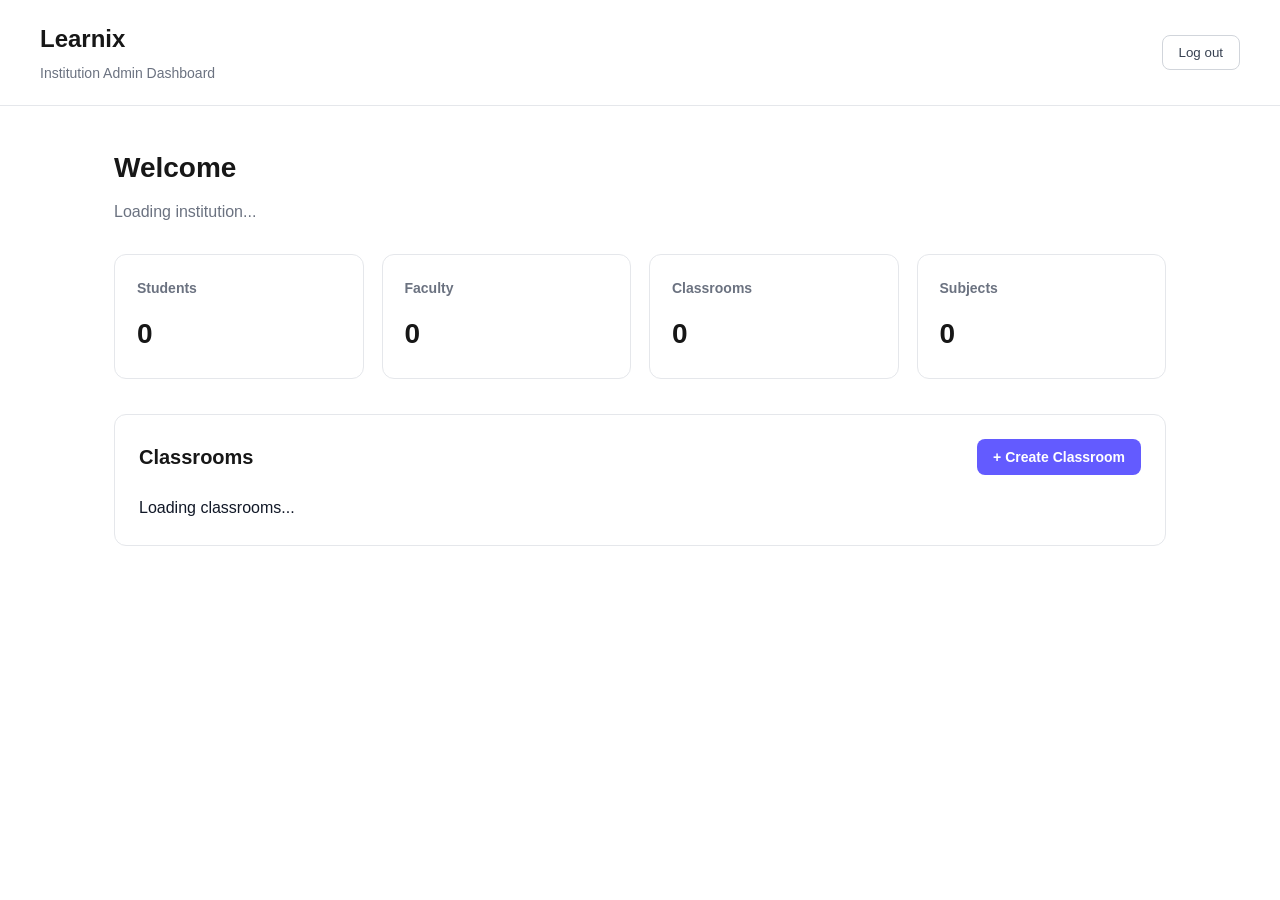
==== src/dashboard.html @ 6cb89932 "Build authentication and institution admin dashboard" ====
<!DOCTYPE html>
<html lang="en">
<head>
    <meta charset="UTF-8">
    <meta name="viewport" content="width=device-width, initial-scale=1.0">

    <title>Dashboard | Learnix</title>

    <link rel="stylesheet" href="css/style.css">
</head>

<body>

    <header class="dashboard-header">

        <div>
            <h1>Learnix</h1>
            <p>Institution Admin Dashboard</p>
        </div>

        <button
            id="logout-button"
            class="logout-button"
            type="button"
        >
            Log out
        </button>

    </header>


    <main class="dashboard-container">

        <!-- Welcome section -->
        <section class="dashboard-welcome">

            <h2 id="welcome-message">
                Welcome
            </h2>

            <p id="institution-name">
                Loading institution...
            </p>

        </section>


        <!-- Dashboard statistics -->
        <section class="dashboard-cards">

            <div class="dashboard-card">
                <h3>Students</h3>
                <p id="student-count">0</p>
            </div>

            <div class="dashboard-card">
                <h3>Faculty</h3>
                <p id="faculty-count">0</p>
            </div>

            <div class="dashboard-card">
                <h3>Classrooms</h3>
                <p id="classroom-count">0</p>
            </div>

            <div class="dashboard-card">
                <h3>Subjects</h3>
                <p id="subject-count">0</p>
            </div>

        </section>


        <!-- Classrooms -->
        <section class="dashboard-section">

            <div class="section-header">

                <h2>Classrooms</h2>

                <button
                    id="create-classroom-button"
                    type="button"
                >
                    + Create Classroom
                </button>

            </div>


            <div id="classroom-list">
                <p>Loading classrooms...</p>
            </div>

        </section>


        <!-- Create Classroom -->
        <section
            id="create-classroom-section"
            class="dashboard-section"
            hidden
        >

            <h2>Create Classroom</h2>


            <form id="create-classroom-form">

                <div class="form-group">

                    <label for="classroom-name">
                        Classroom Name
                    </label>

                    <input
                        type="text"
                        id="classroom-name"
                        name="classroom-name"
                        placeholder="Example: CSE S6"
                        required
                    >

                </div>


                <div class="form-group">

                    <label for="classroom-description">
                        Description
                    </label>

                    <textarea
                        id="classroom-description"
                        name="classroom-description"
                        placeholder="Enter classroom description"
                        rows="4"
                    ></textarea>

                </div>


                <button type="submit">
                    Create Classroom
                </button>

                <p id="classroom-message"></p>

            </form>

        </section>

    </main>


    <script type="module" src="js/dashboard.js"></script>

</body>
</html>
---- src/css/style.css ----
/* =========================================
   LEARNIX — GLOBAL STYLES
   ========================================= */

:root {
    --primary: #2563eb;
    --primary-dark: #1d4ed8;
    --text: #111827;
    --text-muted: #64748b;
    --background: #ffffff;
    --surface: #f8fafc;
    --border: #e2e8f0;
    --white: #ffffff;
    --radius: 16px;
    --max-width: 1180px;
}


/* =========================================
   RESET
   ========================================= */

* {
    margin: 0;
    padding: 0;
    box-sizing: border-box;
}

html {
    scroll-behavior: smooth;
}

body {
    font-family: Arial, Helvetica, sans-serif;
    color: var(--text);
    background: var(--background);
    line-height: 1.6;
}

a {
    color: inherit;
    text-decoration: none;
}

button,
a {
    -webkit-tap-highlight-color: transparent;
}


/* =========================================
   REUSABLE CONTAINER
   ========================================= */

.navbar,
.section,
.cta-section,
.footer-content {
    width: min(100% - 40px, var(--max-width));
    margin-inline: auto;
}


/* =========================================
   NAVIGATION
   ========================================= */

.site-header {
    position: sticky;
    top: 0;
    z-index: 100;
    background: rgba(255, 255, 255, 0.94);
    border-bottom: 1px solid var(--border);
    backdrop-filter: blur(12px);
}

.navbar {
    min-height: 72px;

    display: flex;
    align-items: center;
    justify-content: space-between;
    gap: 30px;
}

.brand {
    display: inline-flex;
    align-items: center;
    gap: 10px;

    font-weight: 700;
    font-size: 1.15rem;
}

.brand-mark {
    width: 38px;
    height: 38px;

    display: grid;
    place-items: center;

    border-radius: 10px;

    background: var(--primary);
    color: var(--white);

    font-weight: 800;
}

.brand-name {
    letter-spacing: -0.3px;
}

.nav-links {
    display: flex;
    align-items: center;
    gap: 28px;

    color: var(--text-muted);
    font-size: 0.95rem;
}

.nav-links a {
    transition: color 0.2s ease;
}

.nav-links a:hover {
    color: var(--primary);
}

.nav-actions {
    display: flex;
    align-items: center;
    gap: 10px;
}


/* =========================================
   BUTTONS
   ========================================= */

.btn {
    display: inline-flex;
    align-items: center;
    justify-content: center;

    min-height: 42px;
    padding: 0 18px;

    border-radius: 10px;

    font-size: 0.92rem;
    font-weight: 600;

    transition:
        transform 0.2s ease,
        background 0.2s ease,
        border-color 0.2s ease;
}

.btn:hover {
    transform: translateY(-2px);
}

.btn-primary {
    background: var(--primary);
    color: var(--white);
}

.btn-primary:hover {
    background: var(--primary-dark);
}

.btn-outline {
    border: 1px solid var(--border);
    background: var(--white);
}

.btn-outline:hover {
    border-color: var(--primary);
    color: var(--primary);
}

.btn-secondary {
    border: 1px solid var(--border);
    background: var(--white);
}

.btn-secondary:hover {
    border-color: var(--primary);
    color: var(--primary);
}

.btn-large {
    min-height: 50px;
    padding-inline: 24px;
}


/* =========================================
   HERO
   ========================================= */

.hero {
    min-height: 680px;

    display: grid;
    place-items: center;

    text-align: center;

    padding: 100px 20px;

    background:
        radial-gradient(
            circle at top,
            #dbeafe 0,
            #ffffff 48%
        );
}

.hero-content {
    width: min(850px, 100%);
}

.eyebrow {
    margin-bottom: 14px;

    color: var(--primary);

    font-size: 0.85rem;
    font-weight: 700;

    letter-spacing: 1.2px;
    text-transform: uppercase;
}

.hero h1 {
    margin-bottom: 24px;

    font-size: clamp(3rem, 7vw, 5.5rem);
    line-height: 1;
    letter-spacing: -4px;
}

.hero h1 span {
    color: var(--primary);
}

.hero-description {
    max-width: 680px;
    margin: 0 auto 32px;

    color: var(--text-muted);

    font-size: 1.15rem;
}

.hero-actions {
    display: flex;
    justify-content: center;
    flex-wrap: wrap;
    gap: 12px;
}


/* =========================================
   GENERAL SECTIONS
   ========================================= */

.section {
    padding-block: 110px;
}

.section-alt {
    width: 100%;
    max-width: none;

    padding-inline: max(20px, calc((100% - var(--max-width)) / 2));

    background: var(--surface);
}

.section-heading {
    max-width: 720px;
    margin-bottom: 55px;
}

.section-heading h2 {
    margin-bottom: 16px;

    font-size: clamp(2rem, 4vw, 3rem);
    line-height: 1.15;
    letter-spacing: -1.5px;
}

.section-heading > p:last-child {
    color: var(--text-muted);
}


/* =========================================
   FEATURE CARDS
   ========================================= */

.feature-grid {
    display: grid;

    grid-template-columns:
        repeat(3, minmax(0, 1fr));

    gap: 20px;
}

.feature-card {
    padding: 30px;

    border: 1px solid var(--border);
    border-radius: var(--radius);

    background: var(--white);

    transition:
        transform 0.2s ease,
        box-shadow 0.2s ease;
}

.feature-card:hover {
    transform: translateY(-5px);

    box-shadow:
        0 15px 35px rgba(15, 23, 42, 0.08);
}

.feature-icon {
    width: 48px;
    height: 48px;

    display: grid;
    place-items: center;

    margin-bottom: 20px;

    border-radius: 12px;

    background: #eff6ff;

    font-size: 1.3rem;
}

.feature-card h3 {
    margin-bottom: 10px;

    font-size: 1.1rem;
}

.feature-card p {
    color: var(--text-muted);

    font-size: 0.95rem;
}


/* =========================================
   HOW IT WORKS
   ========================================= */

.steps {
    display: grid;

    grid-template-columns:
        repeat(3, minmax(0, 1fr));

    gap: 20px;
}

.step {
    padding: 30px;

    border-top: 2px solid var(--primary);
}

.step-number {
    display: block;

    margin-bottom: 20px;

    color: var(--primary);

    font-size: 0.85rem;
    font-weight: 800;
}

.step h3 {
    margin-bottom: 10px;
}

.step p {
    color: var(--text-muted);
}


/* =========================================
   AUDIENCE CARDS
   ========================================= */

.audience-grid {
    display: grid;

    grid-template-columns:
        repeat(3, minmax(0, 1fr));

    gap: 20px;
}

.audience-card {
    padding: 32px;

    border: 1px solid var(--border);
    border-radius: var(--radius);

    background: var(--white);
}

.audience-card h3 {
    margin-bottom: 12px;
}

.audience-card p {
    margin-bottom: 20px;

    color: var(--text-muted);
}

.text-link {
    color: var(--primary);

    font-weight: 700;
}

.text-link:hover {
    color: var(--primary-dark);
}


/* =========================================
   CALL TO ACTION
   ========================================= */

.cta-section {
    padding-block: 100px;

    text-align: center;
}

.cta-content {
    max-width: 700px;
    margin-inline: auto;
}

.cta-content h2 {
    margin-bottom: 16px;

    font-size: clamp(2rem, 5vw, 3.5rem);
    line-height: 1.1;
    letter-spacing: -1.5px;
}

.cta-content > p:not(.eyebrow) {
    margin-bottom: 28px;

    color: var(--text-muted);
}


/* =========================================
   FOOTER
   ========================================= */

.site-footer {
    border-top: 1px solid var(--border);

    background: var(--surface);
}

.footer-content {
    min-height: 150px;

    display: flex;
    align-items: center;
    justify-content: space-between;
    gap: 30px;
}

.footer-content p {
    color: var(--text-muted);

    font-size: 0.9rem;
}

.copyright {
    text-align: right;
}


/* =========================================
   RESPONSIVE DESIGN
   ========================================= */

@media (max-width: 900px) {

    .nav-links {
        display: none;
    }

    .feature-grid,
    .steps,
    .audience-grid {
        grid-template-columns: 1fr 1fr;
    }

    .hero {
        min-height: 600px;
    }
}


@media (max-width: 600px) {

    .navbar,
    .section,
    .cta-section,
    .footer-content {
        width: min(100% - 28px, var(--max-width));
    }

    .nav-actions .btn-outline {
        display: none;
    }

    .hero {
        min-height: 560px;

        padding-block: 80px;
    }

    .hero h1 {
        letter-spacing: -2px;
    }

    .hero-description {
        font-size: 1rem;
    }

    .hero-actions {
        flex-direction: column;
    }

    .hero-actions .btn {
        width: 100%;
    }

    .feature-grid,
    .steps,
    .audience-grid {
        grid-template-columns: 1fr;
    }

    .section {
        padding-block: 80px;
    }

    .footer-content {
        padding-block: 35px;

        flex-direction: column;
        align-items: flex-start;
    }

    .copyright {
        text-align: left;
    }
}

/* =========================================
   LOGIN PAGE
   ========================================= */

.login-page {
    min-height: 100vh;
    display: flex;
    align-items: center;
    justify-content: center;
    padding: 40px 20px;
    background: #f6f7fb;
}

.login-card {
    width: 100%;
    max-width: 430px;
    background: #ffffff;
    padding: 42px;
    border-radius: 18px;
    box-shadow: 0 20px 50px rgba(0, 0, 0, 0.08);
}

.login-header {
    text-align: center;
    margin-bottom: 32px;
}

.login-header h1 {
    margin: 0 0 10px;
    font-size: 32px;
    font-weight: 700;
    color: #171717;
}

.login-header p {
    margin: 0;
    color: #6b7280;
    font-size: 15px;
}

.form-group {
    margin-bottom: 20px;
}

.form-group label {
    display: block;
    margin-bottom: 8px;
    font-size: 14px;
    font-weight: 600;
    color: #374151;
}

.form-group input {
    width: 100%;
    padding: 13px 14px;
    border: 1px solid #d1d5db;
    border-radius: 10px;
    font-size: 15px;
    font-family: inherit;
    box-sizing: border-box;
    outline: none;
    transition: border-color 0.2s, box-shadow 0.2s;
}

.form-group input:focus {
    border-color: #635bff;
    box-shadow: 0 0 0 3px rgba(99, 91, 255, 0.12);
}

.login-button {
    width: 100%;
    padding: 13px 16px;
    border: none;
    border-radius: 10px;
    background: #635bff;
    color: #ffffff;
    font-size: 15px;
    font-weight: 600;
    font-family: inherit;
    cursor: pointer;
    transition: background 0.2s, transform 0.1s;
}

.login-button:hover {
    background: #5148e5;
}

.login-button:active {
    transform: translateY(1px);
}

.login-message {
    min-height: 20px;
    margin: 16px 0 0;
    text-align: center;
    font-size: 14px;
    color: #6b7280;
}

.login-footer {
    margin-top: 28px;
    text-align: center;
}

.login-footer a {
    color: #635bff;
    text-decoration: none;
    font-size: 14px;
    font-weight: 500;
}

.login-footer a:hover {
    text-decoration: underline;
}


/* =========================================
   LOGIN PAGE — MOBILE
   ========================================= */

@media (max-width: 480px) {

    .login-page {
        padding: 20px 16px;
    }

    .login-card {
        padding: 30px 22px;
        border-radius: 14px;
    }

    .login-header h1 {
        font-size: 28px;
    }
}

/* =========================================
   DASHBOARD - INITIAL CLEAN STYLING
   ========================================= */

.dashboard-header {
    display: flex;
    align-items: center;
    justify-content: space-between;
    padding: 20px 40px;
    background: #ffffff;
    border-bottom: 1px solid #e5e7eb;
}

.dashboard-header h1 {
    margin: 0;
    font-size: 24px;
    color: #171717;
}

.dashboard-header p {
    margin: 4px 0 0;
    color: #6b7280;
    font-size: 14px;
}

.logout-button {
    padding: 9px 16px;
    border: 1px solid #d1d5db;
    border-radius: 8px;
    background: #ffffff;
    color: #374151;
    cursor: pointer;
}

.dashboard-container {
    max-width: 1100px;
    margin: 0 auto;
    padding: 40px 24px;
}

.dashboard-welcome {
    margin-bottom: 30px;
}

.dashboard-welcome h2 {
    margin: 0 0 8px;
    font-size: 28px;
    color: #171717;
}

.dashboard-welcome p {
    margin: 0;
    color: #6b7280;
}

.dashboard-cards {
    display: grid;
    grid-template-columns: repeat(4, 1fr);
    gap: 18px;
    margin-bottom: 35px;
}

.dashboard-card {
    padding: 22px;
    background: #ffffff;
    border: 1px solid #e5e7eb;
    border-radius: 12px;
}

.dashboard-card h3 {
    margin: 0 0 12px;
    font-size: 14px;
    font-weight: 600;
    color: #6b7280;
}

.dashboard-card p {
    margin: 0;
    font-size: 28px;
    font-weight: 700;
    color: #171717;
}

.dashboard-section {
    margin-bottom: 30px;
    padding: 24px;
    background: #ffffff;
    border: 1px solid #e5e7eb;
    border-radius: 12px;
}

.section-header {
    display: flex;
    align-items: center;
    justify-content: space-between;
    gap: 20px;
    margin-bottom: 20px;
}

.section-header h2,
.dashboard-section > h2 {
    margin: 0;
    font-size: 20px;
    color: #171717;
}

.section-header button,
.dashboard-section form button {
    padding: 10px 16px;
    border: none;
    border-radius: 8px;
    background: #635bff;
    color: #ffffff;
    font-size: 14px;
    font-weight: 600;
    cursor: pointer;
}

.section-header button:hover,
.dashboard-section form button:hover {
    background: #5148e5;
}

.classroom-item {
    padding: 18px;
    margin-bottom: 12px;
    border: 1px solid #e5e7eb;
    border-radius: 10px;
}

.classroom-item:last-child {
    margin-bottom: 0;
}

.classroom-item h3 {
    margin: 0 0 6px;
    font-size: 17px;
    color: #171717;
}

.classroom-item p {
    margin: 0 0 14px;
    color: #6b7280;
    font-size: 14px;
}

.classroom-item strong {
    font-size: 14px;
    color: #374151;
}

.classroom-item ul {
    margin: 8px 0 0;
    padding-left: 20px;
    color: #4b5563;
}

#create-classroom-form {
    max-width: 600px;
}

#create-classroom-form textarea {
    width: 100%;
    padding: 12px;
    border: 1px solid #d1d5db;
    border-radius: 8px;
    font-family: inherit;
    font-size: 14px;
    resize: vertical;
    box-sizing: border-box;
    outline: none;
}

#create-classroom-form textarea:focus {
    border-color: #635bff;
    box-shadow: 0 0 0 3px rgba(99, 91, 255, 0.12);
}

#classroom-message {
    min-height: 20px;
    margin: 12px 0 0;
    font-size: 14px;
    color: #4b5563;
}


/* Dashboard mobile layout */

@media (max-width: 800px) {

    .dashboard-header {
        padding: 18px 20px;
    }

    .dashboard-container {
        padding: 28px 18px;
    }

    .dashboard-cards {
        grid-template-columns: repeat(2, 1fr);
    }
}

@media (max-width: 500px) {

    .dashboard-cards {
        grid-template-columns: 1fr;
    }

    .dashboard-header {
        align-items: flex-start;
        gap: 15px;
    }

    .section-header {
        align-items: flex-start;
        flex-direction: column;
    }
}
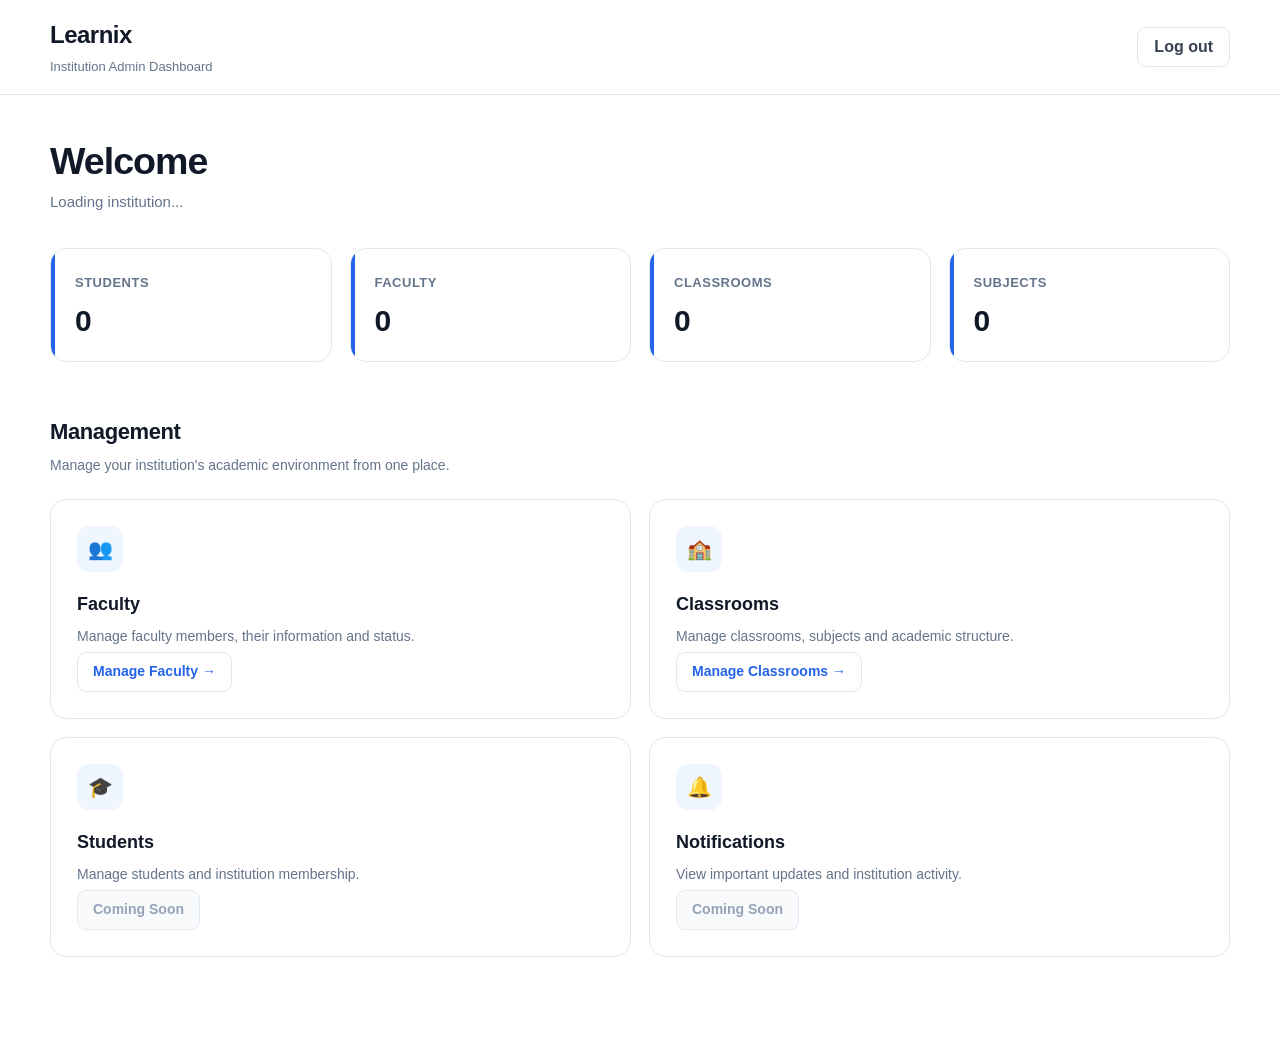
==== commit 42e461f7: "Improve faculty management and dashboard UI" ====
--- a/src/dashboard.html
+++ b/src/dashboard.html
@@ -1,22 +1,46 @@
 <!DOCTYPE html>
 <html lang="en">
+
 <head>
+
     <meta charset="UTF-8">
-    <meta name="viewport" content="width=device-width, initial-scale=1.0">
+
+    <meta
+        name="viewport"
+        content="width=device-width, initial-scale=1.0"
+    >
 
     <title>Dashboard | Learnix</title>
 
-    <link rel="stylesheet" href="css/style.css">
+    <link
+        rel="stylesheet"
+        href="css/style.css"
+    >
+
 </head>
 
+
 <body>
 
+
+    <!-- =========================================
+         DASHBOARD HEADER
+    ========================================== -->
+
     <header class="dashboard-header">
 
         <div>
-            <h1>Learnix</h1>
-            <p>Institution Admin Dashboard</p>
+
+            <h1>
+                Learnix
+            </h1>
+
+            <p>
+                Institution Admin Dashboard
+            </p>
+
         </div>
+
 
         <button
             id="logout-button"
@@ -29,54 +53,689 @@
     </header>
 
 
+
+    <!-- =========================================
+         MAIN DASHBOARD
+    ========================================== -->
+
     <main class="dashboard-container">
 
-        <!-- Welcome section -->
-        <section class="dashboard-welcome">
-
-            <h2 id="welcome-message">
-                Welcome
-            </h2>
-
-            <p id="institution-name">
-                Loading institution...
-            </p>
+
+        <!-- =====================================
+             DASHBOARD HOME
+        ====================================== -->
+
+        <section
+            id="dashboard-home"
+            class="dashboard-view"
+        >
+
+
+            <!-- Welcome -->
+
+            <section class="dashboard-welcome">
+
+                <h2 id="welcome-message">
+                    Welcome
+                </h2>
+
+                <p id="institution-name">
+                    Loading institution...
+                </p>
+
+            </section>
+
+
+
+            <!-- Statistics -->
+
+            <section class="dashboard-cards">
+
+
+                <div class="dashboard-card">
+
+                    <h3>
+                        Students
+                    </h3>
+
+                    <p id="student-count">
+                        0
+                    </p>
+
+                </div>
+
+
+
+                <div class="dashboard-card">
+
+                    <h3>
+                        Faculty
+                    </h3>
+
+                    <p id="faculty-count">
+                        0
+                    </p>
+
+                </div>
+
+
+
+                <div class="dashboard-card">
+
+                    <h3>
+                        Classrooms
+                    </h3>
+
+                    <p id="classroom-count">
+                        0
+                    </p>
+
+                </div>
+
+
+
+                <div class="dashboard-card">
+
+                    <h3>
+                        Subjects
+                    </h3>
+
+                    <p id="subject-count">
+                        0
+                    </p>
+
+                </div>
+
+
+            </section>
+
+
+
+            <!-- Management -->
+
+            <section class="management-section">
+
+
+                <div class="section-title">
+
+                    <h2>
+                        Management
+                    </h2>
+
+                    <p>
+                        Manage your institution's academic
+                        environment from one place.
+                    </p>
+
+                </div>
+
+
+
+                <div class="management-grid">
+
+
+                    <!-- Faculty Management -->
+
+                    <div class="management-card">
+
+                        <div class="management-card-icon">
+                            👥
+                        </div>
+
+
+                        <div>
+
+                            <h3>
+                                Faculty
+                            </h3>
+
+                            <p>
+                                Manage faculty members,
+                                their information and status.
+                            </p>
+
+                        </div>
+
+
+                        <button
+                            id="open-faculty-button"
+                            type="button"
+                            class="management-button"
+                        >
+                            Manage Faculty →
+                        </button>
+
+                    </div>
+
+
+
+                    <!-- Classroom Management -->
+
+                    <div class="management-card">
+
+                        <div class="management-card-icon">
+                            🏫
+                        </div>
+
+
+                        <div>
+
+                            <h3>
+                                Classrooms
+                            </h3>
+
+                            <p>
+                                Manage classrooms,
+                                subjects and academic structure.
+                            </p>
+
+                        </div>
+
+
+                        <button
+                            id="open-classroom-button"
+                            type="button"
+                            class="management-button"
+                        >
+                            Manage Classrooms →
+                        </button>
+
+                    </div>
+
+
+
+                    <!-- Student Management -->
+
+                    <div class="management-card">
+
+                        <div class="management-card-icon">
+                            🎓
+                        </div>
+
+
+                        <div>
+
+                            <h3>
+                                Students
+                            </h3>
+
+                            <p>
+                                Manage students and
+                                institution membership.
+                            </p>
+
+                        </div>
+
+
+                        <button
+                            type="button"
+                            class="management-button"
+                            disabled
+                        >
+                            Coming Soon
+                        </button>
+
+                    </div>
+
+
+
+                    <!-- Notifications -->
+
+                    <div class="management-card">
+
+                        <div class="management-card-icon">
+                            🔔
+                        </div>
+
+
+                        <div>
+
+                            <h3>
+                                Notifications
+                            </h3>
+
+                            <p>
+                                View important updates
+                                and institution activity.
+                            </p>
+
+                        </div>
+
+
+                        <button
+                            type="button"
+                            class="management-button"
+                            disabled
+                        >
+                            Coming Soon
+                        </button>
+
+                    </div>
+
+
+                </div>
+
+            </section>
 
         </section>
 
 
-        <!-- Dashboard statistics -->
-        <section class="dashboard-cards">
-
-            <div class="dashboard-card">
-                <h3>Students</h3>
-                <p id="student-count">0</p>
+
+        <!-- =====================================
+             FACULTY MANAGEMENT VIEW
+        ====================================== -->
+
+        <section
+            id="faculty-management-view"
+            class="dashboard-view"
+            hidden
+        >
+
+
+            <!-- Faculty page header -->
+
+            <div class="management-page-header">
+
+                <div>
+
+
+                    <button
+                        id="back-from-faculty-button"
+                        type="button"
+                        class="back-button"
+                    >
+                        ← Dashboard
+                    </button>
+
+
+                    <h2>
+                        Faculty Management
+                    </h2>
+
+
+                    <p>
+                        Manage faculty members of your institution.
+                    </p>
+
+                </div>
+
             </div>
 
-            <div class="dashboard-card">
-                <h3>Faculty</h3>
-                <p id="faculty-count">0</p>
+
+
+            <!-- Faculty toolbar -->
+
+            <div class="management-toolbar">
+
+
+                <div class="search-box">
+
+                    <input
+                        type="search"
+                        id="faculty-search"
+                        placeholder="Search by faculty name or ID..."
+                    >
+
+                </div>
+
+
+                <button
+                    id="create-faculty-button"
+                    type="button"
+                >
+                    + Add Faculty
+                </button>
+
+
             </div>
 
-            <div class="dashboard-card">
-                <h3>Classrooms</h3>
-                <p id="classroom-count">0</p>
+
+
+            <!-- Faculty list -->
+
+            <div
+                id="faculty-list"
+                class="faculty-list"
+            >
+
+                <p>
+                    Loading faculty...
+                </p>
+
             </div>
 
-            <div class="dashboard-card">
-                <h3>Subjects</h3>
-                <p id="subject-count">0</p>
+
+
+            <!-- =================================
+                 FACULTY DETAILS
+            ================================== -->
+
+            <section
+                id="faculty-details-section"
+                class="form-panel faculty-details-panel"
+                hidden
+            >
+
+
+                <div class="form-panel-header">
+
+
+                    <div>
+
+                        <h2>
+                            Faculty Details
+                        </h2>
+
+                        <p>
+                            View information about this
+                            faculty member.
+                        </p>
+
+                    </div>
+
+
+                    <button
+                        id="close-faculty-details-button"
+                        type="button"
+                        class="close-button"
+                    >
+                        ×
+                    </button>
+
+
+                </div>
+
+
+
+                <div
+                    id="faculty-details"
+                    class="faculty-details"
+                >
+
+                    <!--
+                        Faculty details will be
+                        inserted here by JavaScript.
+                    -->
+
+                </div>
+
+
+            </section>
+
+
+
+            <!-- =================================
+                 ADD FACULTY
+            ================================== -->
+
+            <section
+                id="create-faculty-section"
+                class="form-panel"
+                hidden
+            >
+
+
+                <div class="form-panel-header">
+
+
+                    <div>
+
+                        <h2>
+                            Add Faculty
+                        </h2>
+
+
+                        <p>
+                            Add a new faculty member
+                            to your institution.
+                        </p>
+
+                    </div>
+
+
+                    <button
+                        id="close-faculty-form-button"
+                        type="button"
+                        class="close-button"
+                    >
+                        ×
+                    </button>
+
+
+                </div>
+
+
+
+                <form
+                    id="create-faculty-form"
+                >
+
+
+                    <!-- Full Name -->
+
+                    <div class="form-group">
+
+                        <label
+                            for="faculty-name"
+                        >
+                            Full Name
+                        </label>
+
+
+                        <input
+                            type="text"
+                            id="faculty-name"
+                            name="faculty-name"
+                            placeholder="Example: Dr. John Mathew"
+                            required
+                        >
+
+                    </div>
+
+
+
+                    <!-- Faculty ID -->
+
+                    <div class="form-group">
+
+                        <label
+                            for="faculty-code"
+                        >
+                            Faculty ID
+                        </label>
+
+
+                        <input
+                            type="text"
+                            id="faculty-code"
+                            name="faculty-code"
+                            placeholder="Example: MESITAM-FAC-002"
+                            required
+                        >
+
+
+                        <small>
+                            Use the unique faculty ID
+                            issued by your institution.
+                        </small>
+
+                    </div>
+
+
+
+                    <!-- Email + Phone -->
+
+                    <div class="form-row">
+
+
+                        <div class="form-group">
+
+                            <label
+                                for="faculty-email"
+                            >
+                                Email
+                            </label>
+
+
+                            <input
+                                type="email"
+                                id="faculty-email"
+                                name="faculty-email"
+                                placeholder="faculty@example.com"
+                            >
+
+                        </div>
+
+
+
+                        <div class="form-group">
+
+                            <label
+                                for="faculty-phone"
+                            >
+                                Phone
+                            </label>
+
+
+                            <input
+                                type="tel"
+                                id="faculty-phone"
+                                name="faculty-phone"
+                                placeholder="Enter phone number"
+                            >
+
+                        </div>
+
+
+                    </div>
+
+
+
+                    <!-- Department -->
+
+                    <div class="form-group">
+
+                        <label
+                            for="faculty-department"
+                        >
+                            Department
+                        </label>
+
+
+                        <input
+                            type="text"
+                            id="faculty-department"
+                            name="faculty-department"
+                            placeholder="Example: Computer Science and Engineering"
+                        >
+
+                    </div>
+
+
+
+                    <!-- Actions -->
+
+                    <div class="form-actions">
+
+
+                        <button
+                            id="cancel-faculty-button"
+                            type="button"
+                            class="secondary-button"
+                        >
+                            Cancel
+                        </button>
+
+
+                        <button
+                            type="submit"
+                        >
+                            Add Faculty
+                        </button>
+
+
+                    </div>
+
+
+
+                    <p
+                        id="faculty-message"
+                    ></p>
+
+
+                </form>
+
+            </section>
+
+
+        </section>
+
+
+
+        <!-- =====================================
+             CLASSROOM MANAGEMENT VIEW
+        ====================================== -->
+
+        <section
+            id="classroom-management-view"
+            class="dashboard-view"
+            hidden
+        >
+
+
+            <!-- Classroom page header -->
+
+            <div class="management-page-header">
+
+
+                <div>
+
+
+                    <button
+                        id="back-from-classroom-button"
+                        type="button"
+                        class="back-button"
+                    >
+                        ← Dashboard
+                    </button>
+
+
+                    <h2>
+                        Classroom Management
+                    </h2>
+
+
+                    <p>
+                        Manage classrooms and their subjects.
+                    </p>
+
+
+                </div>
+
+
             </div>
 
-        </section>
-
-
-        <!-- Classrooms -->
-        <section class="dashboard-section">
-
-            <div class="section-header">
-
-                <h2>Classrooms</h2>
+
+
+            <!-- Classroom toolbar -->
+
+            <div class="management-toolbar">
+
+
+                <div>
+
+                    <h3>
+                        Classrooms
+                    </h3>
+
+
+                    <p>
+                        Organize your institution's
+                        academic groups.
+                    </p>
+
+                </div>
+
 
                 <button
                     id="create-classroom-button"
@@ -85,75 +744,196 @@
                     + Create Classroom
                 </button>
 
+
             </div>
 
 
-            <div id="classroom-list">
-                <p>Loading classrooms...</p>
+
+            <!-- Classroom list -->
+
+            <div
+                id="classroom-list"
+                class="classroom-list"
+            >
+
+                <p>
+                    Loading classrooms...
+                </p>
+
             </div>
 
+
+
+            <!-- =================================
+                 CREATE CLASSROOM
+            ================================== -->
+
+            <section
+                id="create-classroom-section"
+                class="form-panel"
+                hidden
+            >
+
+
+                <div class="form-panel-header">
+
+
+                    <div>
+
+                        <h2>
+                            Create a New Classroom
+                        </h2>
+
+
+                        <p>
+                            Set up a classroom for
+                            your institution.
+                        </p>
+
+                    </div>
+
+
+                    <button
+                        id="close-classroom-form-button"
+                        type="button"
+                        class="close-button"
+                    >
+                        ×
+                    </button>
+
+
+                </div>
+
+
+
+                <form
+                    id="create-classroom-form"
+                >
+
+
+                    <!-- Classroom Name -->
+
+                    <div class="form-group">
+
+                        <label
+                            for="classroom-name"
+                        >
+                            Classroom Name
+                        </label>
+
+
+                        <input
+                            type="text"
+                            id="classroom-name"
+                            name="classroom-name"
+                            placeholder="Example: CSE S5"
+                            required
+                        >
+
+
+                        <small>
+                            Example: CSE S5, CSE S6,
+                            ECE S5, etc.
+                        </small>
+
+                    </div>
+
+
+
+                    <!-- Description -->
+
+                    <div class="form-group">
+
+                        <label
+                            for="classroom-description"
+                        >
+                            Description
+                        </label>
+
+
+                        <textarea
+                            id="classroom-description"
+                            name="classroom-description"
+                            placeholder="Describe this classroom..."
+                            rows="5"
+                        ></textarea>
+
+                    </div>
+
+
+
+                    <!-- Preview -->
+
+                    <div class="form-preview">
+
+
+                        <span>
+                            Classroom Preview
+                        </span>
+
+
+                        <strong>
+                            Your classroom will appear
+                            here after creation.
+                        </strong>
+
+
+                    </div>
+
+
+
+                    <!-- Actions -->
+
+                    <div class="form-actions">
+
+
+                        <button
+                            id="cancel-classroom-button"
+                            type="button"
+                            class="secondary-button"
+                        >
+                            Cancel
+                        </button>
+
+
+                        <button
+                            type="submit"
+                        >
+                            Create Classroom
+                        </button>
+
+
+                    </div>
+
+
+
+                    <p
+                        id="classroom-message"
+                    ></p>
+
+
+                </form>
+
+            </section>
+
+
         </section>
 
 
-        <!-- Create Classroom -->
-        <section
-            id="create-classroom-section"
-            class="dashboard-section"
-            hidden
-        >
-
-            <h2>Create Classroom</h2>
-
-
-            <form id="create-classroom-form">
-
-                <div class="form-group">
-
-                    <label for="classroom-name">
-                        Classroom Name
-                    </label>
-
-                    <input
-                        type="text"
-                        id="classroom-name"
-                        name="classroom-name"
-                        placeholder="Example: CSE S6"
-                        required
-                    >
-
-                </div>
-
-
-                <div class="form-group">
-
-                    <label for="classroom-description">
-                        Description
-                    </label>
-
-                    <textarea
-                        id="classroom-description"
-                        name="classroom-description"
-                        placeholder="Enter classroom description"
-                        rows="4"
-                    ></textarea>
-
-                </div>
-
-
-                <button type="submit">
-                    Create Classroom
-                </button>
-
-                <p id="classroom-message"></p>
-
-            </form>
-
-        </section>
-
     </main>
 
 
-    <script type="module" src="js/dashboard.js"></script>
+
+    <!-- =========================================
+         JAVASCRIPT
+    ========================================== -->
+
+    <script
+        type="module"
+        src="js/dashboard.js"
+    ></script>
+
 
 </body>
+
 </html>
--- a/src/css/style.css
+++ b/src/css/style.css
@@ -1,24 +1,34 @@
 /* =========================================
    LEARNIX — GLOBAL STYLES
-   ========================================= */
+========================================= */
 
 :root {
     --primary: #2563eb;
     --primary-dark: #1d4ed8;
+
     --text: #111827;
     --text-muted: #64748b;
+
     --background: #ffffff;
     --surface: #f8fafc;
+    --surface-soft: #f1f5f9;
+
     --border: #e2e8f0;
+
     --white: #ffffff;
+
+    --success: #15803d;
+    --warning: #b45309;
+
     --radius: 16px;
+
     --max-width: 1180px;
 }
 
 
 /* =========================================
    RESET
-   ========================================= */
+========================================= */
 
 * {
     margin: 0;
@@ -43,6 +53,12 @@
 }
 
 button,
+input,
+textarea {
+    font: inherit;
+}
+
+button,
 a {
     -webkit-tap-highlight-color: transparent;
 }
@@ -50,7 +66,7 @@
 
 /* =========================================
    REUSABLE CONTAINER
-   ========================================= */
+========================================= */
 
 .navbar,
 .section,
@@ -63,14 +79,17 @@
 
 /* =========================================
    NAVIGATION
-   ========================================= */
+========================================= */
 
 .site-header {
     position: sticky;
     top: 0;
     z-index: 100;
+
     background: rgba(255, 255, 255, 0.94);
+
     border-bottom: 1px solid var(--border);
+
     backdrop-filter: blur(12px);
 }
 
@@ -80,12 +99,14 @@
     display: flex;
     align-items: center;
     justify-content: space-between;
+
     gap: 30px;
 }
 
 .brand {
     display: inline-flex;
     align-items: center;
+
     gap: 10px;
 
     font-weight: 700;
@@ -114,9 +135,11 @@
 .nav-links {
     display: flex;
     align-items: center;
+
     gap: 28px;
 
     color: var(--text-muted);
+
     font-size: 0.95rem;
 }
 
@@ -137,7 +160,7 @@
 
 /* =========================================
    BUTTONS
-   ========================================= */
+========================================= */
 
 .btn {
     display: inline-flex;
@@ -145,6 +168,7 @@
     justify-content: center;
 
     min-height: 42px;
+
     padding: 0 18px;
 
     border-radius: 10px;
@@ -199,7 +223,7 @@
 
 /* =========================================
    HERO
-   ========================================= */
+========================================= */
 
 .hero {
     min-height: 680px;
@@ -232,6 +256,7 @@
     font-weight: 700;
 
     letter-spacing: 1.2px;
+
     text-transform: uppercase;
 }
 
@@ -239,7 +264,9 @@
     margin-bottom: 24px;
 
     font-size: clamp(3rem, 7vw, 5.5rem);
+
     line-height: 1;
+
     letter-spacing: -4px;
 }
 
@@ -249,6 +276,7 @@
 
 .hero-description {
     max-width: 680px;
+
     margin: 0 auto 32px;
 
     color: var(--text-muted);
@@ -259,14 +287,16 @@
 .hero-actions {
     display: flex;
     justify-content: center;
+
     flex-wrap: wrap;
+
     gap: 12px;
 }
 
 
 /* =========================================
    GENERAL SECTIONS
-   ========================================= */
+========================================= */
 
 .section {
     padding-block: 110px;
@@ -276,13 +306,18 @@
     width: 100%;
     max-width: none;
 
-    padding-inline: max(20px, calc((100% - var(--max-width)) / 2));
+    padding-inline:
+        max(
+            20px,
+            calc((100% - var(--max-width)) / 2)
+        );
 
     background: var(--surface);
 }
 
 .section-heading {
     max-width: 720px;
+
     margin-bottom: 55px;
 }
 
@@ -290,7 +325,9 @@
     margin-bottom: 16px;
 
     font-size: clamp(2rem, 4vw, 3rem);
+
     line-height: 1.15;
+
     letter-spacing: -1.5px;
 }
 
@@ -301,7 +338,7 @@
 
 /* =========================================
    FEATURE CARDS
-   ========================================= */
+========================================= */
 
 .feature-grid {
     display: grid;
@@ -316,6 +353,7 @@
     padding: 30px;
 
     border: 1px solid var(--border);
+
     border-radius: var(--radius);
 
     background: var(--white);
@@ -363,7 +401,7 @@
 
 /* =========================================
    HOW IT WORKS
-   ========================================= */
+========================================= */
 
 .steps {
     display: grid;
@@ -402,7 +440,7 @@
 
 /* =========================================
    AUDIENCE CARDS
-   ========================================= */
+========================================= */
 
 .audience-grid {
     display: grid;
@@ -417,6 +455,7 @@
     padding: 32px;
 
     border: 1px solid var(--border);
+
     border-radius: var(--radius);
 
     background: var(--white);
@@ -445,7 +484,7 @@
 
 /* =========================================
    CALL TO ACTION
-   ========================================= */
+========================================= */
 
 .cta-section {
     padding-block: 100px;
@@ -455,6 +494,7 @@
 
 .cta-content {
     max-width: 700px;
+
     margin-inline: auto;
 }
 
@@ -462,7 +502,9 @@
     margin-bottom: 16px;
 
     font-size: clamp(2rem, 5vw, 3.5rem);
+
     line-height: 1.1;
+
     letter-spacing: -1.5px;
 }
 
@@ -475,7 +517,7 @@
 
 /* =========================================
    FOOTER
-   ========================================= */
+========================================= */
 
 .site-footer {
     border-top: 1px solid var(--border);
@@ -489,6 +531,7 @@
     display: flex;
     align-items: center;
     justify-content: space-between;
+
     gap: 30px;
 }
 
@@ -504,8 +547,1311 @@
 
 
 /* =========================================
-   RESPONSIVE DESIGN
-   ========================================= */
+   LOGIN PAGE
+========================================= */
+
+.login-page {
+    min-height: 100vh;
+
+    display: flex;
+    align-items: center;
+    justify-content: center;
+
+    padding: 40px 20px;
+
+    background: #f6f7fb;
+}
+
+.login-card {
+    width: 100%;
+    max-width: 430px;
+
+    padding: 42px;
+
+    background: #ffffff;
+
+    border-radius: 18px;
+
+    box-shadow:
+        0 20px 50px rgba(0, 0, 0, 0.08);
+}
+
+.login-header {
+    text-align: center;
+
+    margin-bottom: 32px;
+}
+
+.login-header h1 {
+    margin: 0 0 10px;
+
+    font-size: 32px;
+    font-weight: 700;
+
+    color: #171717;
+}
+
+.login-header p {
+    margin: 0;
+
+    color: #6b7280;
+
+    font-size: 15px;
+}
+
+
+/* =========================================
+   FORMS
+========================================= */
+
+.form-group {
+    margin-bottom: 20px;
+}
+
+.form-group label {
+    display: block;
+
+    margin-bottom: 8px;
+
+    font-size: 14px;
+    font-weight: 600;
+
+    color: #374151;
+}
+
+.form-group input,
+.form-group textarea {
+    width: 100%;
+
+    padding: 13px 14px;
+
+    border: 1px solid #d1d5db;
+
+    border-radius: 10px;
+
+    font-size: 15px;
+
+    font-family: inherit;
+
+    outline: none;
+
+    background: #ffffff;
+
+    transition:
+        border-color 0.2s,
+        box-shadow 0.2s;
+}
+
+.form-group textarea {
+    resize: vertical;
+    min-height: 120px;
+}
+
+.form-group input:focus,
+.form-group textarea:focus {
+    border-color: var(--primary);
+
+    box-shadow:
+        0 0 0 3px rgba(37, 99, 235, 0.12);
+}
+
+.form-group small {
+    display: block;
+
+    margin-top: 6px;
+
+    color: var(--text-muted);
+
+    font-size: 12px;
+}
+
+
+/* =========================================
+   LOGIN BUTTON
+========================================= */
+
+.login-button {
+    width: 100%;
+
+    padding: 13px 16px;
+
+    border: none;
+
+    border-radius: 10px;
+
+    background: #635bff;
+
+    color: #ffffff;
+
+    font-size: 15px;
+    font-weight: 600;
+
+    font-family: inherit;
+
+    cursor: pointer;
+
+    transition:
+        background 0.2s,
+        transform 0.1s;
+}
+
+.login-button:hover {
+    background: #5148e5;
+}
+
+.login-button:active {
+    transform: translateY(1px);
+}
+
+.login-message {
+    min-height: 20px;
+
+    margin: 16px 0 0;
+
+    text-align: center;
+
+    font-size: 14px;
+
+    color: #6b7280;
+}
+
+.login-footer {
+    margin-top: 28px;
+
+    text-align: center;
+}
+
+.login-footer a {
+    color: #635bff;
+
+    font-size: 14px;
+    font-weight: 500;
+}
+
+.login-footer a:hover {
+    text-decoration: underline;
+}
+
+
+/* =========================================
+   DASHBOARD
+========================================= */
+
+.dashboard-header {
+    min-height: 76px;
+
+    display: flex;
+    align-items: center;
+    justify-content: space-between;
+
+    padding:
+        16px
+        max(24px, calc((100% - 1180px) / 2));
+
+    background: rgba(255, 255, 255, 0.96);
+
+    border-bottom: 1px solid var(--border);
+
+    position: sticky;
+    top: 0;
+    z-index: 50;
+
+    backdrop-filter: blur(12px);
+}
+
+.dashboard-header h1 {
+    margin: 0;
+
+    font-size: 24px;
+
+    letter-spacing: -0.5px;
+}
+
+.dashboard-header p {
+    margin-top: 3px;
+
+    color: var(--text-muted);
+
+    font-size: 13px;
+}
+
+.logout-button {
+    min-height: 40px;
+
+    padding: 0 16px;
+
+    border: 1px solid var(--border);
+
+    border-radius: 9px;
+
+    background: var(--white);
+
+    color: #374151;
+
+    font-weight: 600;
+
+    cursor: pointer;
+
+    transition:
+        background 0.2s,
+        border-color 0.2s,
+        color 0.2s;
+}
+
+.logout-button:hover {
+    border-color: #cbd5e1;
+
+    background: var(--surface);
+
+    color: var(--text);
+}
+
+.dashboard-container {
+    width: min(
+        calc(100% - 40px),
+        var(--max-width)
+    );
+
+    margin-inline: auto;
+
+    padding: 44px 0 80px;
+}
+
+.dashboard-view {
+    width: 100%;
+}
+
+
+/* =========================================
+   DASHBOARD WELCOME
+========================================= */
+
+.dashboard-welcome {
+    margin-bottom: 34px;
+}
+
+.dashboard-welcome h2 {
+    margin-bottom: 6px;
+
+    font-size: clamp(1.8rem, 4vw, 2.35rem);
+
+    line-height: 1.2;
+
+    letter-spacing: -1px;
+}
+
+.dashboard-welcome p {
+    color: var(--text-muted);
+
+    font-size: 15px;
+}
+
+
+/* =========================================
+   STATISTICS CARDS
+========================================= */
+
+.dashboard-cards {
+    display: grid;
+
+    grid-template-columns:
+        repeat(4, minmax(0, 1fr));
+
+    gap: 18px;
+
+    margin-bottom: 52px;
+}
+
+.dashboard-card {
+    position: relative;
+
+    padding: 24px;
+
+    border: 1px solid var(--border);
+
+    border-radius: var(--radius);
+
+    background: var(--white);
+
+    overflow: hidden;
+
+    transition:
+        transform 0.2s ease,
+        box-shadow 0.2s ease,
+        border-color 0.2s ease;
+}
+
+.dashboard-card::before {
+    content: "";
+
+    position: absolute;
+
+    left: 0;
+    top: 0;
+
+    width: 4px;
+    height: 100%;
+
+    background: var(--primary);
+}
+
+.dashboard-card:hover {
+    transform: translateY(-3px);
+
+    border-color: #cbd5e1;
+
+    box-shadow:
+        0 12px 30px rgba(15, 23, 42, 0.07);
+}
+
+.dashboard-card h3 {
+    margin-bottom: 10px;
+
+    color: var(--text-muted);
+
+    font-size: 13px;
+    font-weight: 600;
+
+    text-transform: uppercase;
+
+    letter-spacing: 0.5px;
+}
+
+.dashboard-card p {
+    margin: 0;
+
+    font-size: 30px;
+    font-weight: 700;
+
+    line-height: 1.1;
+}
+
+
+/* =========================================
+   MANAGEMENT SECTION
+========================================= */
+
+.management-section {
+    margin-top: 10px;
+}
+
+.section-title {
+    margin-bottom: 22px;
+}
+
+.section-title h2 {
+    margin-bottom: 5px;
+
+    font-size: 22px;
+
+    letter-spacing: -0.4px;
+}
+
+.section-title p {
+    color: var(--text-muted);
+
+    font-size: 14px;
+}
+
+.management-grid {
+    display: grid;
+
+    grid-template-columns:
+        repeat(2, minmax(0, 1fr));
+
+    gap: 18px;
+}
+
+.management-card {
+    display: flex;
+    flex-direction: column;
+
+    min-height: 220px;
+
+    padding: 26px;
+
+    border: 1px solid var(--border);
+
+    border-radius: var(--radius);
+
+    background: var(--white);
+
+    transition:
+        transform 0.2s ease,
+        box-shadow 0.2s ease,
+        border-color 0.2s ease;
+}
+
+.management-card:hover {
+    transform: translateY(-3px);
+
+    border-color: #cbd5e1;
+
+    box-shadow:
+        0 14px 32px rgba(15, 23, 42, 0.07);
+}
+
+.management-card-icon {
+    width: 46px;
+    height: 46px;
+
+    display: grid;
+    place-items: center;
+
+    margin-bottom: 18px;
+
+    border-radius: 12px;
+
+    background: #eff6ff;
+
+    font-size: 20px;
+}
+
+.management-card h3 {
+    margin-bottom: 7px;
+
+    font-size: 18px;
+}
+
+.management-card p {
+    color: var(--text-muted);
+
+    font-size: 14px;
+
+    max-width: 430px;
+}
+
+.management-button {
+    align-self: flex-start;
+
+    margin-top: auto;
+
+    min-height: 40px;
+
+    padding: 0 15px;
+
+    border: 1px solid var(--border);
+
+    border-radius: 9px;
+
+    background: var(--white);
+
+    color: var(--primary);
+
+    font-size: 14px;
+    font-weight: 600;
+
+    cursor: pointer;
+
+    transition:
+        background 0.2s,
+        border-color 0.2s,
+        transform 0.2s;
+}
+
+.management-button:hover:not(:disabled) {
+    border-color: #bfdbfe;
+
+    background: #eff6ff;
+
+    transform: translateY(-1px);
+}
+
+.management-button:disabled {
+    color: #94a3b8;
+
+    background: var(--surface);
+
+    cursor: not-allowed;
+}
+
+
+/* =========================================
+   MANAGEMENT PAGE HEADER
+========================================= */
+
+.management-page-header {
+    margin-bottom: 30px;
+}
+
+.management-page-header h2 {
+    margin-top: 16px;
+    margin-bottom: 6px;
+
+    font-size: clamp(1.8rem, 4vw, 2.3rem);
+
+    line-height: 1.2;
+
+    letter-spacing: -1px;
+}
+
+.management-page-header p {
+    color: var(--text-muted);
+
+    font-size: 14px;
+}
+
+.back-button {
+    min-height: 36px;
+
+    padding: 0 12px;
+
+    border: 1px solid var(--border);
+
+    border-radius: 8px;
+
+    background: var(--white);
+
+    color: #475569;
+
+    font-size: 13px;
+    font-weight: 600;
+
+    cursor: pointer;
+
+    transition:
+        border-color 0.2s,
+        color 0.2s,
+        background 0.2s;
+}
+
+.back-button:hover {
+    border-color: #bfdbfe;
+
+    background: #eff6ff;
+
+    color: var(--primary);
+}
+
+
+/* =========================================
+   MANAGEMENT TOOLBAR
+========================================= */
+
+.management-toolbar {
+    display: flex;
+    align-items: center;
+    justify-content: space-between;
+
+    gap: 20px;
+
+    margin-bottom: 22px;
+
+    padding: 18px;
+
+    border: 1px solid var(--border);
+
+    border-radius: var(--radius);
+
+    background: var(--white);
+}
+
+.management-toolbar h3 {
+    margin-bottom: 3px;
+
+    font-size: 17px;
+}
+
+.management-toolbar p {
+    color: var(--text-muted);
+
+    font-size: 13px;
+}
+
+.management-toolbar > button {
+    min-height: 42px;
+
+    padding: 0 17px;
+
+    border: none;
+
+    border-radius: 9px;
+
+    background: var(--primary);
+
+    color: var(--white);
+
+    font-size: 14px;
+    font-weight: 600;
+
+    cursor: pointer;
+
+    white-space: nowrap;
+
+    transition:
+        background 0.2s,
+        transform 0.2s;
+}
+
+.management-toolbar > button:hover {
+    background: var(--primary-dark);
+
+    transform: translateY(-1px);
+}
+
+
+/* =========================================
+   SEARCH
+========================================= */
+
+.search-box {
+    flex: 1;
+
+    max-width: 560px;
+}
+
+.search-box input {
+    width: 100%;
+
+    min-height: 44px;
+
+    padding: 0 15px;
+
+    border: 1px solid var(--border);
+
+    border-radius: 9px;
+
+    background: var(--white);
+
+    color: var(--text);
+
+    outline: none;
+
+    font-size: 14px;
+
+    transition:
+        border-color 0.2s,
+        box-shadow 0.2s;
+}
+
+.search-box input::placeholder {
+    color: #94a3b8;
+}
+
+.search-box input:focus {
+    border-color: var(--primary);
+
+    box-shadow:
+        0 0 0 3px rgba(37, 99, 235, 0.1);
+}
+
+
+/* =========================================
+   FACULTY LIST
+========================================= */
+
+.faculty-list {
+    display: flex;
+    flex-direction: column;
+
+    gap: 10px;
+}
+
+.faculty-item {
+    display: grid;
+
+    grid-template-columns:
+        minmax(0, 1fr)
+        190px
+        120px;
+
+    align-items: center;
+
+    gap: 20px;
+
+    padding: 18px 20px;
+
+    border: 1px solid var(--border);
+
+    border-radius: 12px;
+
+    background: var(--white);
+
+    cursor: pointer;
+
+    transition:
+        border-color 0.2s,
+        box-shadow 0.2s,
+        transform 0.2s;
+}
+
+.faculty-item:hover {
+    border-color: #93c5fd;
+
+    box-shadow:
+        0 8px 22px rgba(15, 23, 42, 0.06);
+
+    transform: translateY(-2px);
+}
+
+.faculty-item:active {
+    transform: translateY(0);
+}
+
+.faculty-item h3 {
+    margin-bottom: 2px;
+
+    font-size: 16px;
+}
+
+.faculty-item p {
+    margin: 0;
+
+    color: var(--text-muted);
+
+    font-size: 13px;
+}
+
+.faculty-item p strong {
+    color: #475569;
+
+    font-weight: 600;
+}
+
+.faculty-status {
+    display: inline-flex;
+
+    align-items: center;
+
+    justify-content: center;
+
+    width: fit-content;
+
+    min-height: 28px;
+
+    padding: 0 10px;
+
+    border-radius: 999px;
+
+    background: #fff7ed;
+
+    color: var(--warning);
+
+    font-size: 12px;
+
+    font-weight: 700;
+
+    text-transform: capitalize;
+}
+
+
+/* =========================================
+   FACULTY DETAILS
+========================================= */
+
+.faculty-details-panel {
+    margin-top: 22px;
+}
+
+.faculty-details {
+    width: 100%;
+}
+
+.faculty-detail-grid {
+    display: grid;
+
+    grid-template-columns:
+        repeat(2, minmax(0, 1fr));
+
+    gap: 16px;
+
+    max-width: 900px;
+}
+
+.faculty-detail-item {
+    padding: 18px;
+
+    border: 1px solid var(--border);
+
+    border-radius: 12px;
+
+    background: var(--white);
+
+    transition:
+        border-color 0.2s,
+        box-shadow 0.2s;
+}
+
+.faculty-detail-item:hover {
+    border-color: #cbd5e1;
+
+    box-shadow:
+        0 6px 18px rgba(15, 23, 42, 0.04);
+}
+
+.faculty-detail-item span {
+    display: block;
+
+    margin-bottom: 6px;
+
+    color: var(--text-muted);
+
+    font-size: 12px;
+    font-weight: 700;
+
+    text-transform: uppercase;
+
+    letter-spacing: 0.45px;
+}
+
+.faculty-detail-item strong {
+    display: block;
+
+    color: var(--text);
+
+    font-size: 15px;
+    font-weight: 600;
+
+    word-break: break-word;
+}
+
+.faculty-detail-item .faculty-status {
+    display: inline-flex;
+
+    width: fit-content;
+}
+
+
+/* =========================================
+   CLASSROOM LIST
+========================================= */
+
+.classroom-list {
+    display: grid;
+
+    grid-template-columns:
+        repeat(2, minmax(0, 1fr));
+
+    gap: 16px;
+}
+
+.classroom-item {
+    padding: 22px;
+
+    border: 1px solid var(--border);
+
+    border-radius: 14px;
+
+    background: var(--white);
+
+    transition:
+        border-color 0.2s,
+        box-shadow 0.2s,
+        transform 0.2s;
+}
+
+.classroom-item:hover {
+    border-color: #cbd5e1;
+
+    box-shadow:
+        0 10px 25px rgba(15, 23, 42, 0.06);
+
+    transform: translateY(-2px);
+}
+
+.classroom-item h3 {
+    margin-bottom: 7px;
+
+    font-size: 18px;
+}
+
+.classroom-item > p {
+    margin-bottom: 15px;
+
+    color: var(--text-muted);
+
+    font-size: 14px;
+}
+
+.classroom-item strong {
+    color: #475569;
+
+    font-size: 13px;
+}
+
+.classroom-item ul {
+    margin:
+        8px 0 0;
+
+    padding-left: 20px;
+
+    color: #475569;
+
+    font-size: 14px;
+}
+
+
+/* =========================================
+   FORM PANEL
+========================================= */
+
+.form-panel {
+    margin-top: 22px;
+
+    padding: 30px;
+
+    border: 1px solid #bfdbfe;
+
+    border-radius: 18px;
+
+    background:
+        linear-gradient(
+            180deg,
+            #ffffff 0%,
+            #f8fbff 100%
+        );
+
+    box-shadow:
+        0 15px 40px rgba(37, 99, 235, 0.08);
+}
+
+.form-panel-header {
+    display: flex;
+    align-items: flex-start;
+    justify-content: space-between;
+
+    gap: 20px;
+
+    margin-bottom: 28px;
+
+    padding-bottom: 20px;
+
+    border-bottom: 1px solid var(--border);
+}
+
+.form-panel-header h2 {
+    margin-bottom: 5px;
+
+    font-size: 21px;
+
+    letter-spacing: -0.4px;
+}
+
+.form-panel-header p {
+    color: var(--text-muted);
+
+    font-size: 14px;
+}
+
+.close-button {
+    width: 36px;
+    height: 36px;
+
+    display: grid;
+    place-items: center;
+
+    flex-shrink: 0;
+
+    border: 1px solid var(--border);
+
+    border-radius: 9px;
+
+    background: var(--white);
+
+    color: #64748b;
+
+    font-size: 22px;
+
+    line-height: 1;
+
+    cursor: pointer;
+
+    transition:
+        background 0.2s,
+        color 0.2s,
+        border-color 0.2s;
+}
+
+.close-button:hover {
+    border-color: #fecaca;
+
+    background: #fef2f2;
+
+    color: #dc2626;
+}
+
+.form-panel form {
+    max-width: 760px;
+}
+
+.form-row {
+    display: grid;
+
+    grid-template-columns:
+        repeat(2, minmax(0, 1fr));
+
+    gap: 18px;
+}
+
+.form-actions {
+    display: flex;
+    justify-content: flex-end;
+
+    gap: 10px;
+
+    margin-top: 26px;
+
+    padding-top: 20px;
+
+    border-top: 1px solid var(--border);
+}
+
+.form-actions button {
+    min-height: 42px;
+
+    padding: 0 17px;
+
+    border: none;
+
+    border-radius: 9px;
+
+    background: var(--primary);
+
+    color: var(--white);
+
+    font-size: 14px;
+    font-weight: 600;
+
+    cursor: pointer;
+
+    transition:
+        background 0.2s,
+        transform 0.2s;
+}
+
+.form-actions button:hover {
+    background: var(--primary-dark);
+
+    transform: translateY(-1px);
+}
+
+.form-actions .secondary-button {
+    border: 1px solid var(--border);
+
+    background: var(--white);
+
+    color: #475569;
+}
+
+.form-actions .secondary-button:hover {
+    border-color: #cbd5e1;
+
+    background: var(--surface);
+
+    color: var(--text);
+}
+
+.form-panel form > button[type="submit"] {
+    min-height: 42px;
+
+    padding: 0 17px;
+
+    border: none;
+
+    border-radius: 9px;
+
+    background: var(--primary);
+
+    color: var(--white);
+
+    font-size: 14px;
+    font-weight: 600;
+
+    cursor: pointer;
+}
+
+#faculty-message,
+#classroom-message {
+    min-height: 20px;
+
+    margin-top: 14px;
+
+    color: var(--text-muted);
+
+    font-size: 13px;
+}
+
+
+/* =========================================
+   CLASSROOM PREVIEW
+========================================= */
+
+.form-preview {
+    margin-top: 8px;
+
+    padding: 18px;
+
+    border: 1px dashed #bfdbfe;
+
+    border-radius: 12px;
+
+    background: #eff6ff;
+}
+
+.form-preview span {
+    display: block;
+
+    margin-bottom: 5px;
+
+    color: var(--primary);
+
+    font-size: 12px;
+    font-weight: 700;
+
+    text-transform: uppercase;
+
+    letter-spacing: 0.5px;
+}
+
+.form-preview strong {
+    display: block;
+
+    color: #1e3a8a;
+
+    font-size: 14px;
+
+    font-weight: 600;
+}
+
+
+/* =========================================
+   SUBJECT FORM
+========================================= */
+
+.add-subject-button {
+    margin-top: 16px;
+
+    min-height: 38px;
+
+    padding: 0 14px;
+
+    border: 1px solid var(--border);
+
+    border-radius: 8px;
+
+    background: var(--white);
+
+    color: #374151;
+
+    font-size: 13px;
+    font-weight: 600;
+
+    cursor: pointer;
+}
+
+.add-subject-button:hover {
+    border-color: #bfdbfe;
+
+    background: #eff6ff;
+
+    color: var(--primary);
+}
+
+.subject-form-container {
+    margin-top: 18px;
+
+    padding: 18px;
+
+    border: 1px solid var(--border);
+
+    border-radius: 10px;
+
+    background: var(--surface);
+}
+
+.subject-form-container form {
+    max-width: 500px;
+}
+
+.subject-form-container input {
+    width: 100%;
+
+    padding: 12px;
+
+    border: 1px solid #d1d5db;
+
+    border-radius: 8px;
+
+    font-family: inherit;
+
+    font-size: 14px;
+
+    outline: none;
+}
+
+.subject-form-container input:focus {
+    border-color: var(--primary);
+
+    box-shadow:
+        0 0 0 3px rgba(37, 99, 235, 0.1);
+}
+
+.subject-form-container button[type="submit"] {
+    min-height: 40px;
+
+    padding: 0 16px;
+
+    border: none;
+
+    border-radius: 8px;
+
+    background: var(--primary);
+
+    color: var(--white);
+
+    font-size: 14px;
+    font-weight: 600;
+
+    cursor: pointer;
+}
+
+.subject-form-container button[type="submit"]:hover {
+    background: var(--primary-dark);
+}
+
+.subject-message {
+    min-height: 20px;
+
+    margin: 12px 0 0;
+
+    color: var(--text-muted);
+
+    font-size: 13px;
+}
+
+
+/* =========================================
+   EMPTY STATES
+========================================= */
+
+.empty-state {
+    padding: 40px 24px;
+
+    border: 1px dashed var(--border);
+
+    border-radius: 14px;
+
+    background: var(--surface);
+
+    text-align: center;
+}
+
+.empty-state h3 {
+    margin-bottom: 6px;
+
+    font-size: 17px;
+}
+
+.empty-state p {
+    color: var(--text-muted);
+
+    font-size: 14px;
+}
+
+
+/* =========================================
+   RESPONSIVE — TABLET
+========================================= */
 
 @media (max-width: 900px) {
 
@@ -516,14 +1862,43 @@
     .feature-grid,
     .steps,
     .audience-grid {
-        grid-template-columns: 1fr 1fr;
+        grid-template-columns:
+            repeat(2, minmax(0, 1fr));
     }
 
     .hero {
         min-height: 600px;
     }
-}
-
+
+    .dashboard-cards {
+        grid-template-columns:
+            repeat(2, minmax(0, 1fr));
+    }
+
+    .management-grid {
+        grid-template-columns: 1fr;
+    }
+
+    .classroom-list {
+        grid-template-columns: 1fr;
+    }
+
+    .faculty-item {
+        grid-template-columns:
+            minmax(0, 1fr)
+            170px
+            110px;
+    }
+
+    .faculty-detail-grid {
+        grid-template-columns: 1fr 1fr;
+    }
+}
+
+
+/* =========================================
+   RESPONSIVE — MOBILE
+========================================= */
 
 @media (max-width: 600px) {
 
@@ -531,7 +1906,10 @@
     .section,
     .cta-section,
     .footer-content {
-        width: min(100% - 28px, var(--max-width));
+        width: min(
+            100% - 28px,
+            var(--max-width)
+        );
     }
 
     .nav-actions .btn-outline {
@@ -574,133 +1952,136 @@
         padding-block: 35px;
 
         flex-direction: column;
+
         align-items: flex-start;
     }
 
     .copyright {
         text-align: left;
     }
-}
-
-/* =========================================
-   LOGIN PAGE
-   ========================================= */
-
-.login-page {
-    min-height: 100vh;
-    display: flex;
-    align-items: center;
-    justify-content: center;
-    padding: 40px 20px;
-    background: #f6f7fb;
-}
-
-.login-card {
-    width: 100%;
-    max-width: 430px;
-    background: #ffffff;
-    padding: 42px;
-    border-radius: 18px;
-    box-shadow: 0 20px 50px rgba(0, 0, 0, 0.08);
-}
-
-.login-header {
-    text-align: center;
-    margin-bottom: 32px;
-}
-
-.login-header h1 {
-    margin: 0 0 10px;
-    font-size: 32px;
-    font-weight: 700;
-    color: #171717;
-}
-
-.login-header p {
-    margin: 0;
-    color: #6b7280;
-    font-size: 15px;
-}
-
-.form-group {
-    margin-bottom: 20px;
-}
-
-.form-group label {
-    display: block;
-    margin-bottom: 8px;
-    font-size: 14px;
-    font-weight: 600;
-    color: #374151;
-}
-
-.form-group input {
-    width: 100%;
-    padding: 13px 14px;
-    border: 1px solid #d1d5db;
-    border-radius: 10px;
-    font-size: 15px;
-    font-family: inherit;
-    box-sizing: border-box;
-    outline: none;
-    transition: border-color 0.2s, box-shadow 0.2s;
-}
-
-.form-group input:focus {
-    border-color: #635bff;
-    box-shadow: 0 0 0 3px rgba(99, 91, 255, 0.12);
-}
-
-.login-button {
-    width: 100%;
-    padding: 13px 16px;
-    border: none;
-    border-radius: 10px;
-    background: #635bff;
-    color: #ffffff;
-    font-size: 15px;
-    font-weight: 600;
-    font-family: inherit;
-    cursor: pointer;
-    transition: background 0.2s, transform 0.1s;
-}
-
-.login-button:hover {
-    background: #5148e5;
-}
-
-.login-button:active {
-    transform: translateY(1px);
-}
-
-.login-message {
-    min-height: 20px;
-    margin: 16px 0 0;
-    text-align: center;
-    font-size: 14px;
-    color: #6b7280;
-}
-
-.login-footer {
-    margin-top: 28px;
-    text-align: center;
-}
-
-.login-footer a {
-    color: #635bff;
-    text-decoration: none;
-    font-size: 14px;
-    font-weight: 500;
-}
-
-.login-footer a:hover {
-    text-decoration: underline;
+
+
+    /* Dashboard */
+
+    .dashboard-header {
+        padding:
+            15px 18px;
+    }
+
+    .dashboard-header h1 {
+        font-size: 21px;
+    }
+
+    .dashboard-header p {
+        font-size: 12px;
+    }
+
+    .logout-button {
+        min-height: 36px;
+
+        padding: 0 12px;
+
+        font-size: 12px;
+    }
+
+    .dashboard-container {
+        width: min(
+            calc(100% - 28px),
+            var(--max-width)
+        );
+
+        padding-top: 30px;
+    }
+
+    .dashboard-welcome {
+        margin-bottom: 26px;
+    }
+
+    .dashboard-cards {
+        grid-template-columns: 1fr;
+
+        gap: 12px;
+
+        margin-bottom: 38px;
+    }
+
+    .dashboard-card {
+        padding: 20px;
+    }
+
+    .management-grid {
+        grid-template-columns: 1fr;
+    }
+
+    .management-card {
+        min-height: 200px;
+
+        padding: 22px;
+    }
+
+    .management-toolbar {
+        flex-direction: column;
+
+        align-items: stretch;
+    }
+
+    .management-toolbar > button {
+        width: 100%;
+    }
+
+    .search-box {
+        max-width: none;
+    }
+
+    .faculty-item {
+        grid-template-columns: 1fr;
+
+        gap: 8px;
+
+        padding: 17px;
+    }
+
+    .faculty-status {
+        margin-top: 5px;
+    }
+
+    .faculty-detail-grid {
+        grid-template-columns: 1fr;
+    }
+
+    .form-panel {
+        padding: 22px 18px;
+
+        border-radius: 14px;
+    }
+
+    .form-row {
+        grid-template-columns: 1fr;
+
+        gap: 0;
+    }
+
+    .form-actions {
+        flex-direction: column-reverse;
+    }
+
+    .form-actions button {
+        width: 100%;
+    }
+
+    .management-page-header h2 {
+        font-size: 1.8rem;
+    }
+
+    .classroom-item {
+        padding: 18px;
+    }
 }
 
 
 /* =========================================
    LOGIN PAGE — MOBILE
-   ========================================= */
+========================================= */
 
 @media (max-width: 480px) {
 
@@ -710,230 +2091,11 @@
 
     .login-card {
         padding: 30px 22px;
+
         border-radius: 14px;
     }
 
     .login-header h1 {
         font-size: 28px;
     }
-}
-
-/* =========================================
-   DASHBOARD - INITIAL CLEAN STYLING
-   ========================================= */
-
-.dashboard-header {
-    display: flex;
-    align-items: center;
-    justify-content: space-between;
-    padding: 20px 40px;
-    background: #ffffff;
-    border-bottom: 1px solid #e5e7eb;
-}
-
-.dashboard-header h1 {
-    margin: 0;
-    font-size: 24px;
-    color: #171717;
-}
-
-.dashboard-header p {
-    margin: 4px 0 0;
-    color: #6b7280;
-    font-size: 14px;
-}
-
-.logout-button {
-    padding: 9px 16px;
-    border: 1px solid #d1d5db;
-    border-radius: 8px;
-    background: #ffffff;
-    color: #374151;
-    cursor: pointer;
-}
-
-.dashboard-container {
-    max-width: 1100px;
-    margin: 0 auto;
-    padding: 40px 24px;
-}
-
-.dashboard-welcome {
-    margin-bottom: 30px;
-}
-
-.dashboard-welcome h2 {
-    margin: 0 0 8px;
-    font-size: 28px;
-    color: #171717;
-}
-
-.dashboard-welcome p {
-    margin: 0;
-    color: #6b7280;
-}
-
-.dashboard-cards {
-    display: grid;
-    grid-template-columns: repeat(4, 1fr);
-    gap: 18px;
-    margin-bottom: 35px;
-}
-
-.dashboard-card {
-    padding: 22px;
-    background: #ffffff;
-    border: 1px solid #e5e7eb;
-    border-radius: 12px;
-}
-
-.dashboard-card h3 {
-    margin: 0 0 12px;
-    font-size: 14px;
-    font-weight: 600;
-    color: #6b7280;
-}
-
-.dashboard-card p {
-    margin: 0;
-    font-size: 28px;
-    font-weight: 700;
-    color: #171717;
-}
-
-.dashboard-section {
-    margin-bottom: 30px;
-    padding: 24px;
-    background: #ffffff;
-    border: 1px solid #e5e7eb;
-    border-radius: 12px;
-}
-
-.section-header {
-    display: flex;
-    align-items: center;
-    justify-content: space-between;
-    gap: 20px;
-    margin-bottom: 20px;
-}
-
-.section-header h2,
-.dashboard-section > h2 {
-    margin: 0;
-    font-size: 20px;
-    color: #171717;
-}
-
-.section-header button,
-.dashboard-section form button {
-    padding: 10px 16px;
-    border: none;
-    border-radius: 8px;
-    background: #635bff;
-    color: #ffffff;
-    font-size: 14px;
-    font-weight: 600;
-    cursor: pointer;
-}
-
-.section-header button:hover,
-.dashboard-section form button:hover {
-    background: #5148e5;
-}
-
-.classroom-item {
-    padding: 18px;
-    margin-bottom: 12px;
-    border: 1px solid #e5e7eb;
-    border-radius: 10px;
-}
-
-.classroom-item:last-child {
-    margin-bottom: 0;
-}
-
-.classroom-item h3 {
-    margin: 0 0 6px;
-    font-size: 17px;
-    color: #171717;
-}
-
-.classroom-item p {
-    margin: 0 0 14px;
-    color: #6b7280;
-    font-size: 14px;
-}
-
-.classroom-item strong {
-    font-size: 14px;
-    color: #374151;
-}
-
-.classroom-item ul {
-    margin: 8px 0 0;
-    padding-left: 20px;
-    color: #4b5563;
-}
-
-#create-classroom-form {
-    max-width: 600px;
-}
-
-#create-classroom-form textarea {
-    width: 100%;
-    padding: 12px;
-    border: 1px solid #d1d5db;
-    border-radius: 8px;
-    font-family: inherit;
-    font-size: 14px;
-    resize: vertical;
-    box-sizing: border-box;
-    outline: none;
-}
-
-#create-classroom-form textarea:focus {
-    border-color: #635bff;
-    box-shadow: 0 0 0 3px rgba(99, 91, 255, 0.12);
-}
-
-#classroom-message {
-    min-height: 20px;
-    margin: 12px 0 0;
-    font-size: 14px;
-    color: #4b5563;
-}
-
-
-/* Dashboard mobile layout */
-
-@media (max-width: 800px) {
-
-    .dashboard-header {
-        padding: 18px 20px;
-    }
-
-    .dashboard-container {
-        padding: 28px 18px;
-    }
-
-    .dashboard-cards {
-        grid-template-columns: repeat(2, 1fr);
-    }
-}
-
-@media (max-width: 500px) {
-
-    .dashboard-cards {
-        grid-template-columns: 1fr;
-    }
-
-    .dashboard-header {
-        align-items: flex-start;
-        gap: 15px;
-    }
-
-    .section-header {
-        align-items: flex-start;
-        flex-direction: column;
-    }
 }
